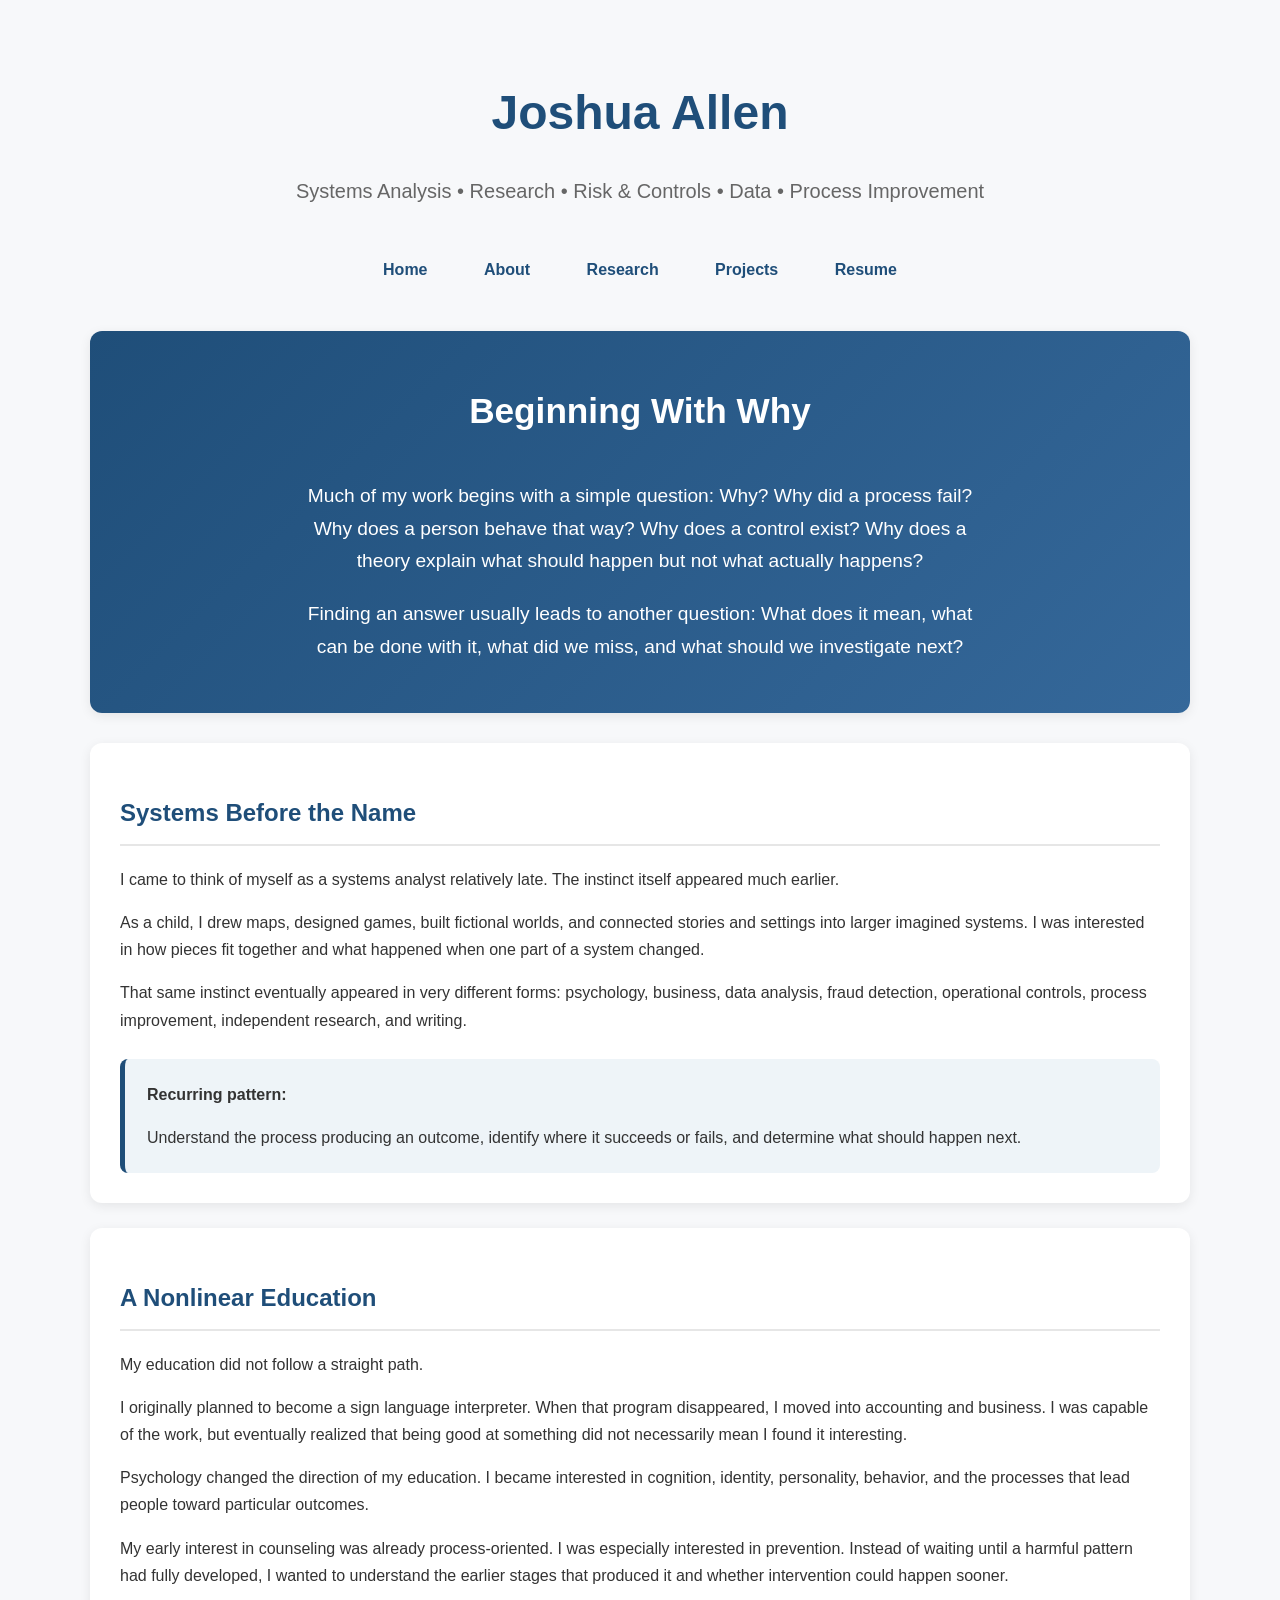
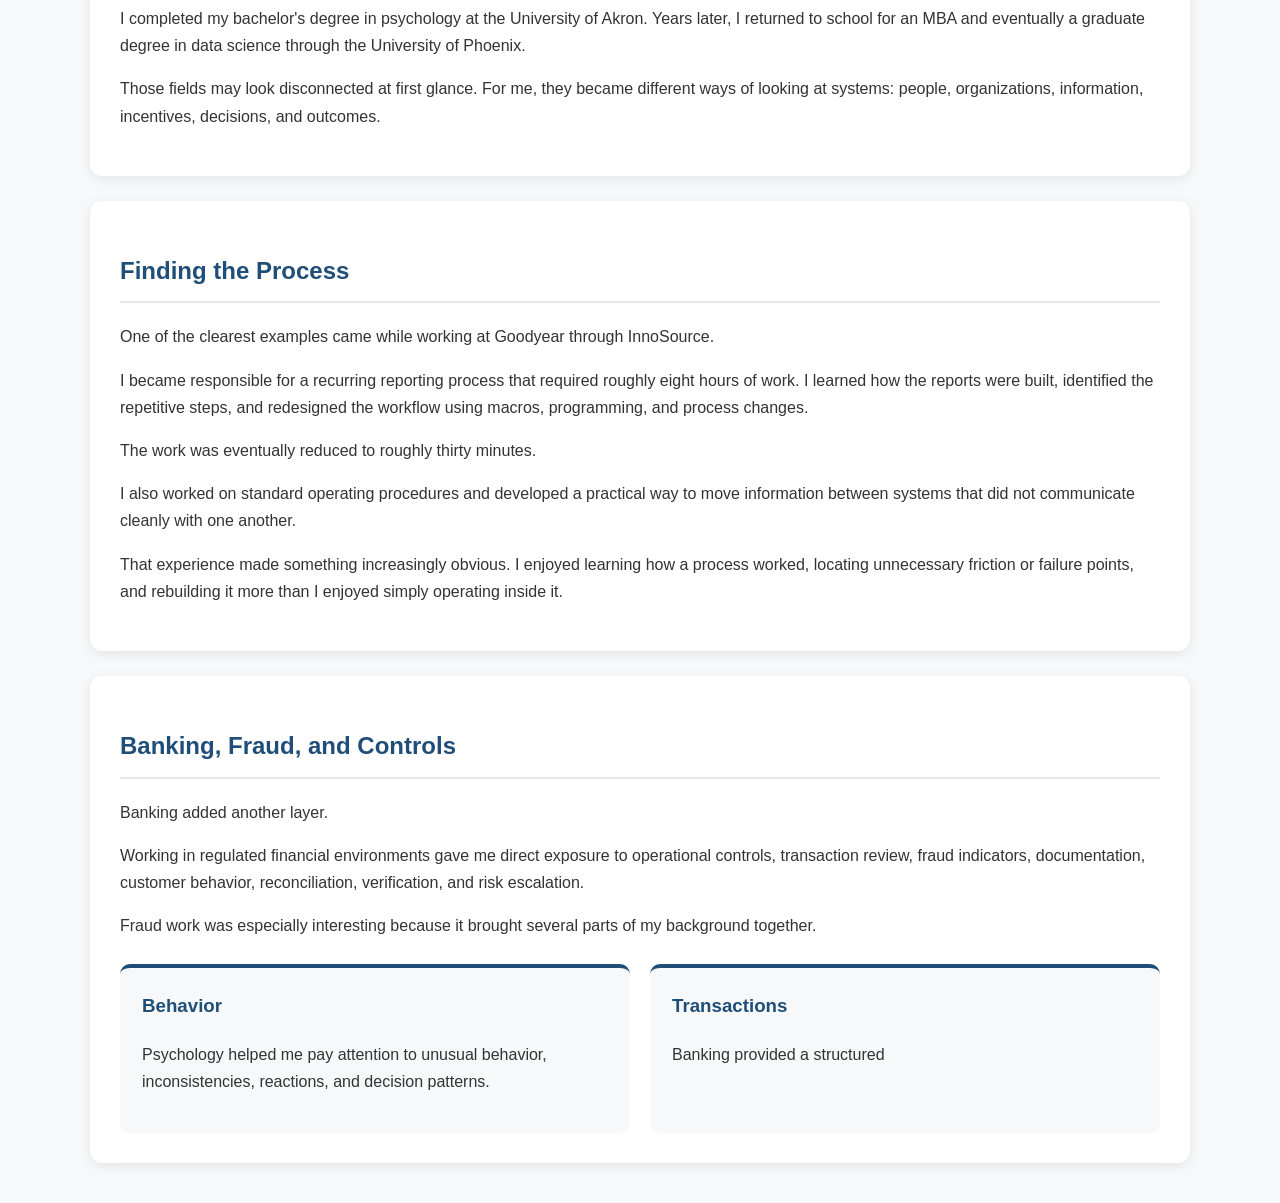
==== about.html @ 6caed4b0 "Create about.html" ====
<!DOCTYPE html>
<html lang="en">

<head>
    <meta charset="UTF-8">
    <meta name="viewport" content="width=device-width, initial-scale=1.0">

    <title>About | Joshua Allen</title>

    <link rel="stylesheet" href="styles.css">
</head>

<body>

<header>

    <h1>Joshua Allen</h1>

    <p class="tagline">
        Systems Analysis • Research • Risk & Controls • Data • Process Improvement
    </p>

</header>

<nav>

    <a href="index.html">Home</a>
    <a href="about.html">About</a>
    <a href="research.html">Research</a>
    <a href="index.html#projects">Projects</a>
    <a href="resume.html">Resume</a>

</nav>


<!-- ABOUT HERO -->

<section class="hero">

    <h2>Beginning With Why</h2>

    <p>
        Much of my work begins with a simple question: Why?
        Why did a process fail? Why does a person behave that way?
        Why does a control exist? Why does a theory explain what should
        happen but not what actually happens?
    </p>

    <p style="margin-top: 20px;">
        Finding an answer usually leads to another question:
        What does it mean, what can be done with it, what did we miss,
        and what should we investigate next?
    </p>

</section>


<!-- INTRODUCTION -->

<section>

    <h2>Systems Before the Name</h2>

    <p>
        I came to think of myself as a systems analyst relatively late.
        The instinct itself appeared much earlier.
    </p>

    <p>
        As a child, I drew maps, designed games, built fictional worlds,
        and connected stories and settings into larger imagined systems.
        I was interested in how pieces fit together and what happened when
        one part of a system changed.
    </p>

    <p>
        That same instinct eventually appeared in very different forms:
        psychology, business, data analysis, fraud detection, operational
        controls, process improvement, independent research, and writing.
    </p>

    <div class="insight-box">

        <strong>Recurring pattern:</strong>

        <p>
            Understand the process producing an outcome, identify where it
            succeeds or fails, and determine what should happen next.
        </p>

    </div>

</section>


<!-- EDUCATION AND DIRECTION -->

<section>

    <h2>A Nonlinear Education</h2>

    <p>
        My education did not follow a straight path.
    </p>

    <p>
        I originally planned to become a sign language interpreter.
        When that program disappeared, I moved into accounting and business.
        I was capable of the work, but eventually realized that being good at
        something did not necessarily mean I found it interesting.
    </p>

    <p>
        Psychology changed the direction of my education. I became interested
        in cognition, identity, personality, behavior, and the processes that
        lead people toward particular outcomes.
    </p>

    <p>
        My early interest in counseling was already process-oriented. I was
        especially interested in prevention. Instead of waiting until a harmful
        pattern had fully developed, I wanted to understand the earlier stages
        that produced it and whether intervention could happen sooner.
    </p>

    <p>
        I completed my bachelor's degree in psychology at the University of Akron.
        Years later, I returned to school for an MBA and eventually a graduate
        degree in data science through the University of Phoenix.
    </p>

    <p>
        Those fields may look disconnected at first glance. For me, they became
        different ways of looking at systems: people, organizations, information,
        incentives, decisions, and outcomes.
    </p>

</section>


<!-- PROCESS ANALYSIS -->

<section>

    <h2>Finding the Process</h2>

    <p>
        One of the clearest examples came while working at Goodyear through
        InnoSource.
    </p>

    <p>
        I became responsible for a recurring reporting process that required
        roughly eight hours of work. I learned how the reports were built,
        identified the repetitive steps, and redesigned the workflow using
        macros, programming, and process changes.
    </p>

    <p>
        The work was eventually reduced to roughly thirty minutes.
    </p>

    <p>
        I also worked on standard operating procedures and developed a practical
        way to move information between systems that did not communicate cleanly
        with one another.
    </p>

    <p>
        That experience made something increasingly obvious. I enjoyed learning
        how a process worked, locating unnecessary friction or failure points,
        and rebuilding it more than I enjoyed simply operating inside it.
    </p>

</section>


<!-- BANKING FRAUD CONTROLS -->

<section>

    <h2>Banking, Fraud, and Controls</h2>

    <p>
        Banking added another layer.
    </p>

    <p>
        Working in regulated financial environments gave me direct exposure to
        operational controls, transaction review, fraud indicators, documentation,
        customer behavior, reconciliation, verification, and risk escalation.
    </p>

    <p>
        Fraud work was especially interesting because it brought several parts
        of my background together.
    </p>

    <div class="principle-grid">

        <div class="principle-card">

            <h3>Behavior</h3>

            <p>
                Psychology helped me pay attention to unusual behavior,
                inconsistencies, reactions, and decision patterns.
            </p>

        </div>


        <div class="principle-card">

            <h3>Transactions</h3>

            <p>
                Banking provided a structured
---- styles.css ----
body {
    font-family: "Segoe UI", Tahoma, Geneva, Verdana, sans-serif;
    max-width: 1100px;
    margin: auto;
    padding: 40px;
    background: #f7f8fa;
    color: #333;
    line-height: 1.7;
}

header {
    text-align: center;
    margin-bottom: 20px;
}

h1 {
    color: #1f4e79;
    font-size: 3em;
    margin-bottom: 10px;
}

h2 {
    color: #1f4e79;
    border-bottom: 2px solid #e6e6e6;
    padding-bottom: 10px;
}

.tagline {
    color: #666;
    font-size: 1.25em;
}

nav {
    text-align: center;
    margin: 30px 0;
}

nav a {
    display: inline-block;
    margin: 8px;
    padding: 10px 18px;
    text-decoration: none;
    color: #1f4e79;
    font-weight: bold;
    border-radius: 6px;
    transition: .3s;
}

nav a:hover {
    background: #1f4e79;
    color: white;
}

.hero {
    background: linear-gradient(135deg, #1f4e79, #35689a);
    color: white;
    padding: 50px;
    border-radius: 12px;
    text-align: center;
    margin-bottom: 30px;
}

.hero h2 {
    color: white;
    border: none;
    margin-top: 0;
    font-size: 2.2em;
}

.hero p {
    font-size: 1.2em;
    max-width: 700px;
    margin: auto;
}

section {
    background: white;
    padding: 30px;
    margin-top: 25px;
    border-radius: 12px;
    box-shadow: 0 3px 12px rgba(0,0,0,.08);
}

.project-card {
    background: #fafafa;
    border-left: 5px solid #1f4e79;
    padding: 25px;
    margin-bottom: 25px;
    border-radius: 10px;
    transition: .3s;
}

.project-card:hover {
    transform: translateY(-5px);
    box-shadow: 0 5px 15px rgba(0,0,0,.12);
}

.project-card h3 {
    color: #1f4e79;
    margin-top: 0;
}

.project-button,
.secondary-button {
    display: inline-block;
    margin-top: 15px;
    padding: 10px 18px;
    border-radius: 6px;
    text-decoration: none;
    font-weight: bold;
    transition: .3s;
}

.project-button {
    background: #1f4e79;
    color: white;
}

.project-button:hover {
    background: #35689a;
}

.secondary-button {
    background: white;
    color: #1f4e79;
    border: 2px solid #1f4e79;
}

.secondary-button:hover {
    background: #eef4f8;
}

.case-study {
    margin-top: 20px;
}

.project-hero {
    background: linear-gradient(135deg, #173b5e, #35689a);
    color: white;
    text-align: center;
    padding: 55px 40px;
}

.project-hero h2 {
    color: white;
    border: none;
    font-size: 2.4em;
    margin: 10px auto 20px;
    max-width: 850px;
}

.project-label {
    text-transform: uppercase;
    letter-spacing: 2px;
    font-weight: bold;
    font-size: .85em;
    opacity: .85;
}

.project-summary {
    max-width: 760px;
    margin: auto;
    font-size: 1.2em;
}

.insight-box {
    margin-top: 25px;
    padding: 22px;
    background: #eef4f8;
    border-left: 5px solid #1f4e79;
    border-radius: 8px;
}

.insight-box p {
    margin-bottom: 0;
}

.clean-list li,
.framework-steps li {
    margin-bottom: 16px;
}

.method-grid,
.principle-grid {
    display: grid;
    gap: 20px;
    margin-top: 25px;
}

.method-grid {
    grid-template-columns: repeat(3, 1fr);
}

.principle-grid {
    grid-template-columns: repeat(2, 1fr);
}

.method-card,
.principle-card {
    background: #f7f8fa;
    padding: 22px;
    border-radius: 10px;
    border-top: 4px solid #1f4e79;
}

.method-card h3,
.principle-card h3 {
    color: #1f4e79;
    margin-top: 0;
}

.framework-steps {
    padding-left: 25px;
}

.framework-steps li {
    padding-left: 8px;
}

.page-actions {
    display: flex;
    justify-content: space-between;
    gap: 15px;
    margin: 30px 0;
}

footer {
    text-align: center;
    margin-top: 40px;
    color: #888;
}

@media (max-width: 800px) {

    body {
        padding: 20px;
    }

    h1 {
        font-size: 2.3em;
    }

    .hero,
    .project-hero {
        padding: 35px 22px;
    }

    .project-hero h2 {
        font-size: 1.9em;
    }

    .method-grid,
    .principle-grid {
        grid-template-columns: 1fr;
    }

    .page-actions {
        flex-direction: column;
    }
}
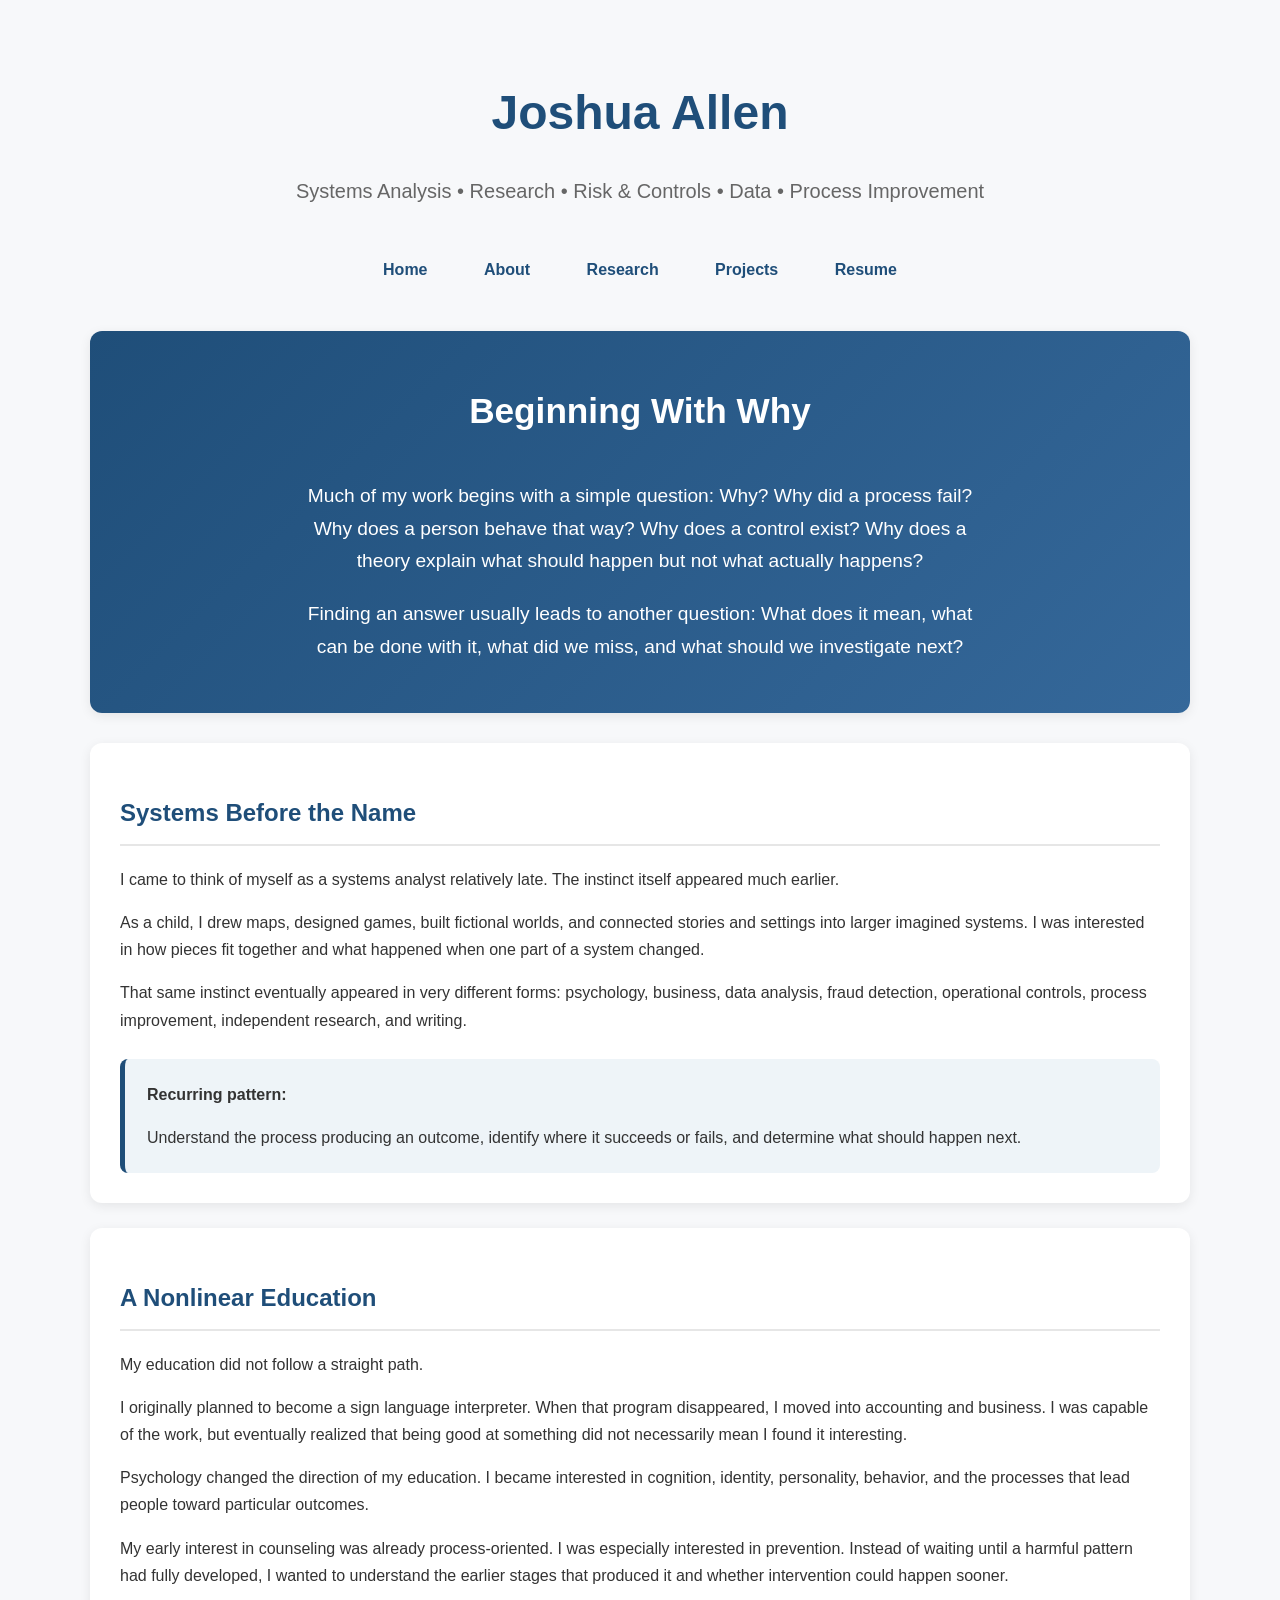
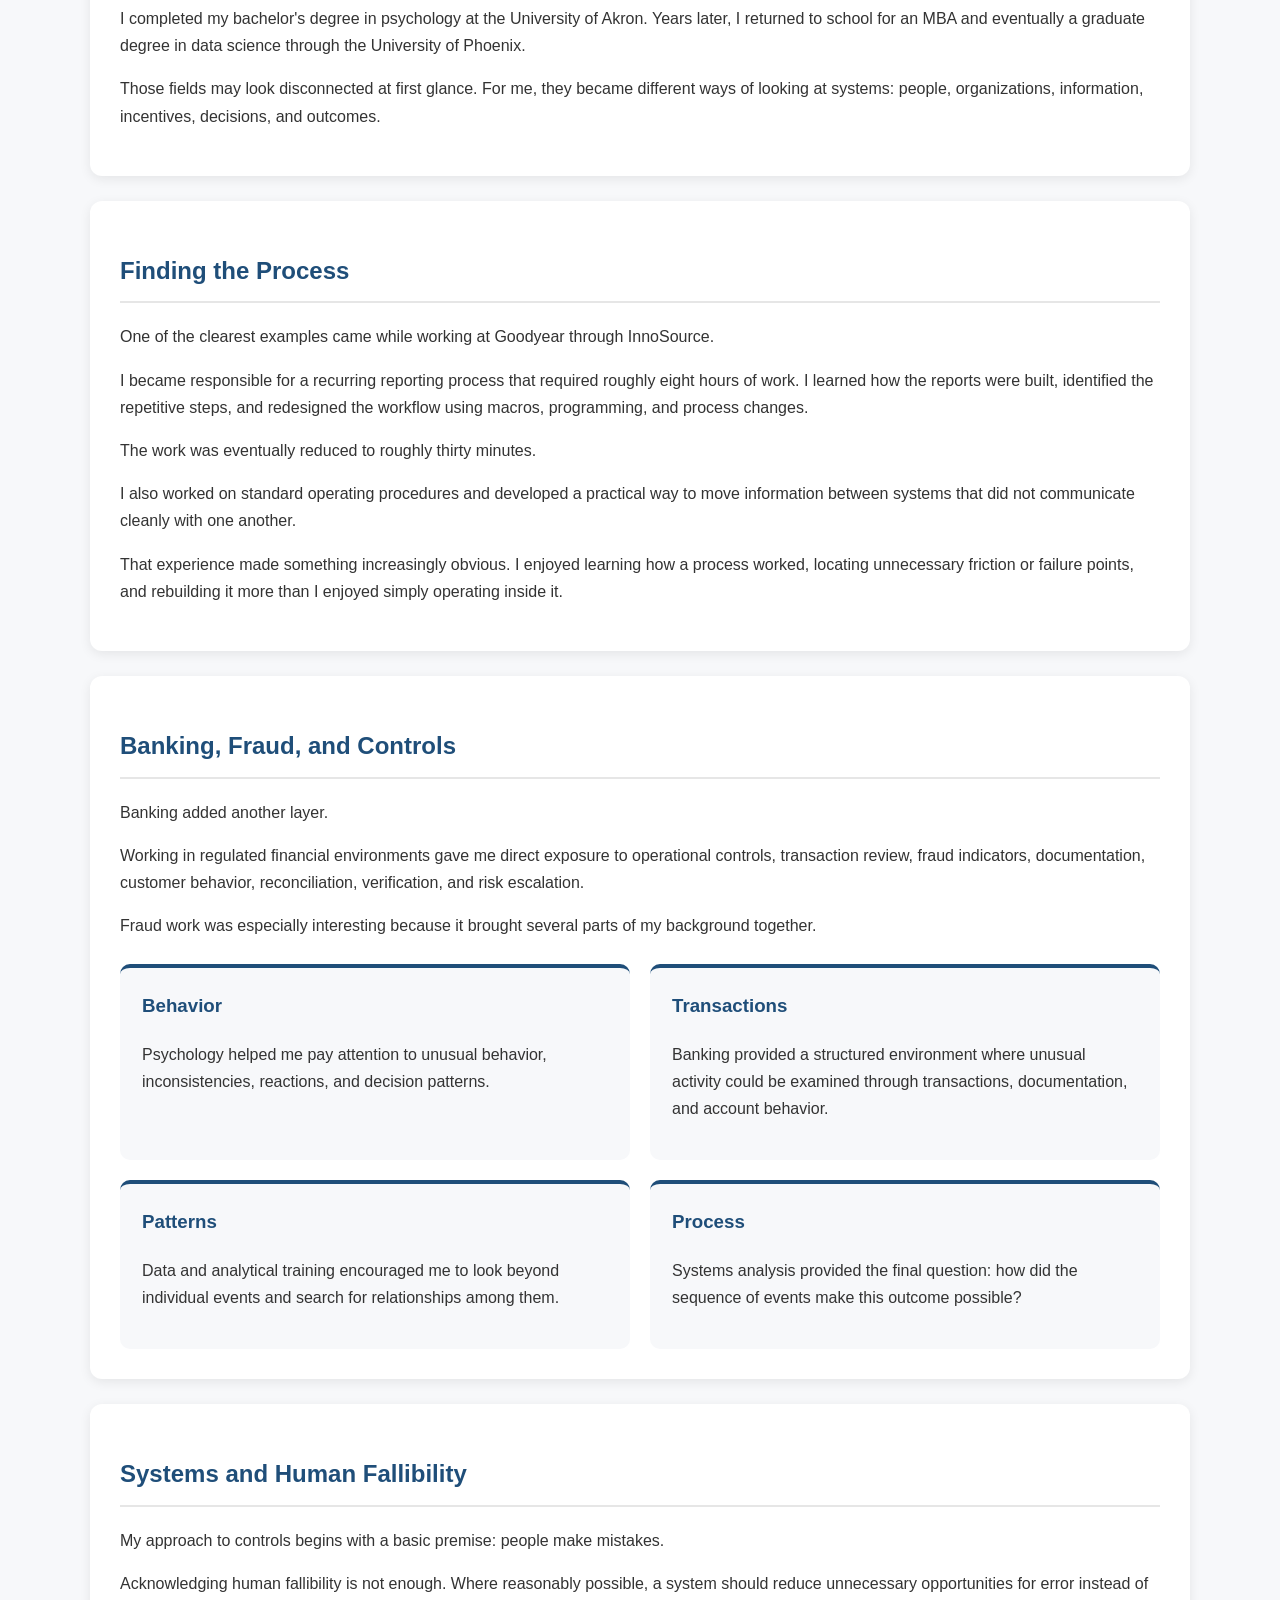
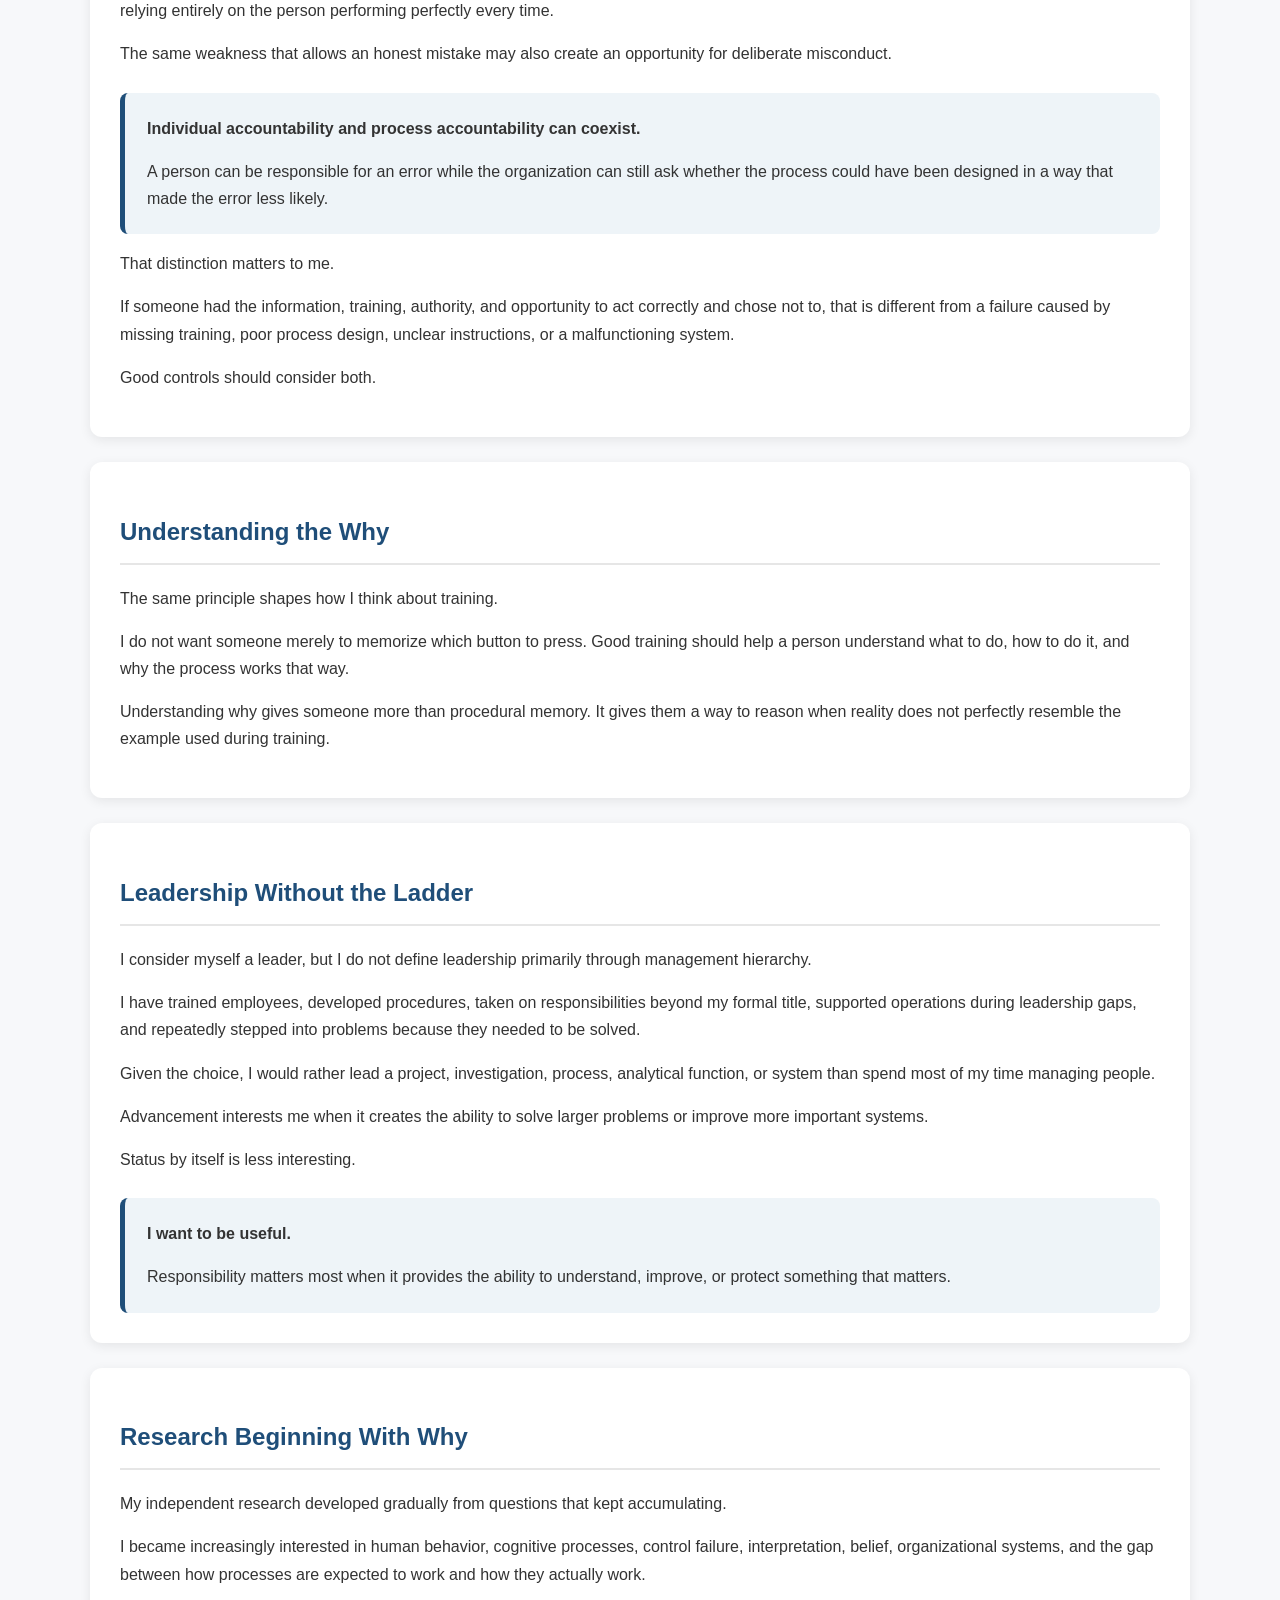
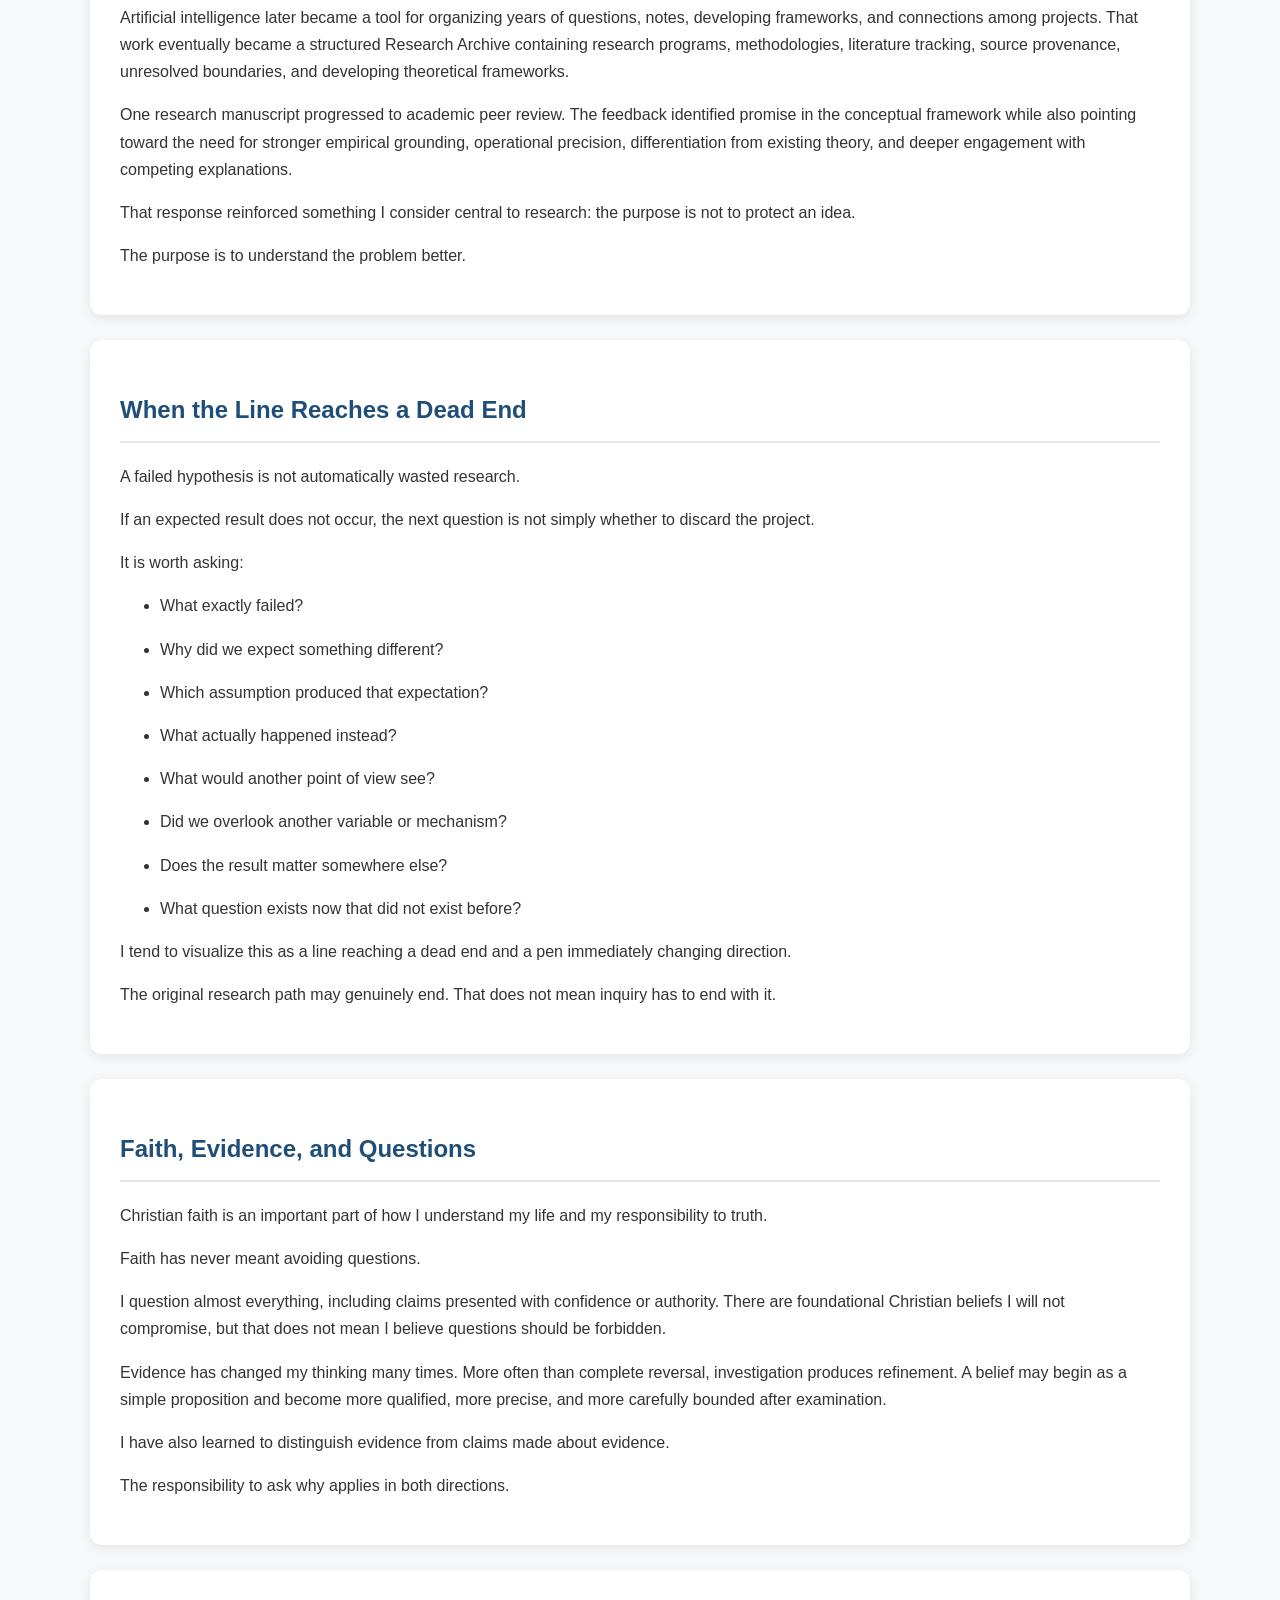
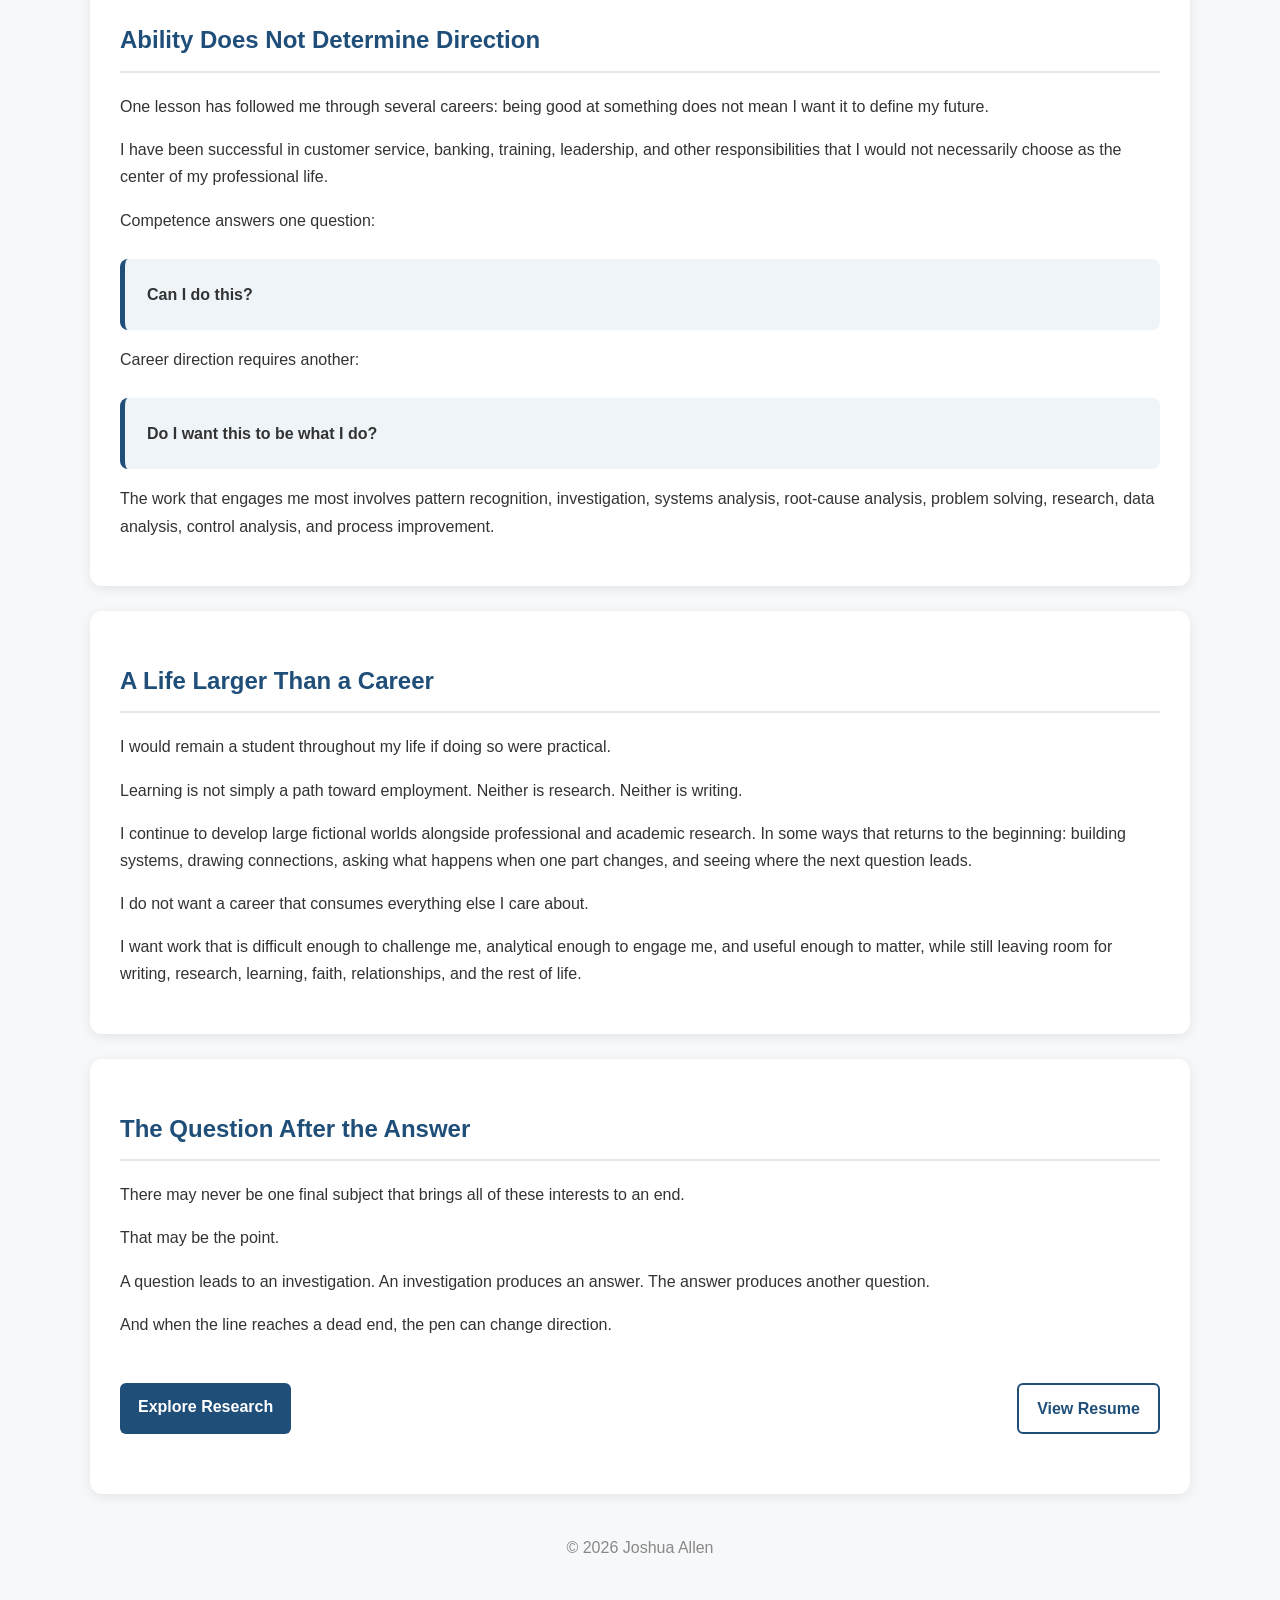
==== commit f9a42222: "Update about.html" ====
--- a/about.html
+++ b/about.html
@@ -215,4 +215,424 @@
             <h3>Transactions</h3>
 
             <p>
-                Banking provided a structured+                Banking provided a structured environment where unusual
+                activity could be examined through transactions, documentation,
+                and account behavior.
+            </p>
+
+        </div>
+
+
+        <div class="principle-card">
+
+            <h3>Patterns</h3>
+
+            <p>
+                Data and analytical training encouraged me to look beyond
+                individual events and search for relationships among them.
+            </p>
+
+        </div>
+
+
+        <div class="principle-card">
+
+            <h3>Process</h3>
+
+            <p>
+                Systems analysis provided the final question: how did the
+                sequence of events make this outcome possible?
+            </p>
+
+        </div>
+
+    </div>
+
+</section>
+
+
+<!-- SYSTEMS PHILOSOPHY -->
+
+<section>
+
+    <h2>Systems and Human Fallibility</h2>
+
+    <p>
+        My approach to controls begins with a basic premise:
+        people make mistakes.
+    </p>
+
+    <p>
+        Acknowledging human fallibility is not enough. Where reasonably
+        possible, a system should reduce unnecessary opportunities for error
+        instead of relying entirely on the person performing perfectly every
+        time.
+    </p>
+
+    <p>
+        The same weakness that allows an honest mistake may also create an
+        opportunity for deliberate misconduct.
+    </p>
+
+    <div class="insight-box">
+
+        <strong>Individual accountability and process accountability can coexist.</strong>
+
+        <p>
+            A person can be responsible for an error while the organization
+            can still ask whether the process could have been designed in a
+            way that made the error less likely.
+        </p>
+
+    </div>
+
+    <p>
+        That distinction matters to me.
+    </p>
+
+    <p>
+        If someone had the information, training, authority, and opportunity
+        to act correctly and chose not to, that is different from a failure
+        caused by missing training, poor process design, unclear instructions,
+        or a malfunctioning system.
+    </p>
+
+    <p>
+        Good controls should consider both.
+    </p>
+
+</section>
+
+
+<!-- TRAINING -->
+
+<section>
+
+    <h2>Understanding the Why</h2>
+
+    <p>
+        The same principle shapes how I think about training.
+    </p>
+
+    <p>
+        I do not want someone merely to memorize which button to press.
+        Good training should help a person understand what to do, how to do it,
+        and why the process works that way.
+    </p>
+
+    <p>
+        Understanding why gives someone more than procedural memory.
+        It gives them a way to reason when reality does not perfectly resemble
+        the example used during training.
+    </p>
+
+</section>
+
+
+<!-- LEADERSHIP -->
+
+<section>
+
+    <h2>Leadership Without the Ladder</h2>
+
+    <p>
+        I consider myself a leader, but I do not define leadership primarily
+        through management hierarchy.
+    </p>
+
+    <p>
+        I have trained employees, developed procedures, taken on responsibilities
+        beyond my formal title, supported operations during leadership gaps, and
+        repeatedly stepped into problems because they needed to be solved.
+    </p>
+
+    <p>
+        Given the choice, I would rather lead a project, investigation, process,
+        analytical function, or system than spend most of my time managing people.
+    </p>
+
+    <p>
+        Advancement interests me when it creates the ability to solve larger
+        problems or improve more important systems.
+    </p>
+
+    <p>
+        Status by itself is less interesting.
+    </p>
+
+    <div class="insight-box">
+
+        <strong>I want to be useful.</strong>
+
+        <p>
+            Responsibility matters most when it provides the ability to understand,
+            improve, or protect something that matters.
+        </p>
+
+    </div>
+
+</section>
+
+
+<!-- RESEARCH -->
+
+<section>
+
+    <h2>Research Beginning With Why</h2>
+
+    <p>
+        My independent research developed gradually from questions that kept
+        accumulating.
+    </p>
+
+    <p>
+        I became increasingly interested in human behavior, cognitive processes,
+        control failure, interpretation, belief, organizational systems, and the
+        gap between how processes are expected to work and how they actually work.
+    </p>
+
+    <p>
+        Artificial intelligence later became a tool for organizing years of
+        questions, notes, developing frameworks, and connections among projects.
+        That work eventually became a structured Research Archive containing
+        research programs, methodologies, literature tracking, source provenance,
+        unresolved boundaries, and developing theoretical frameworks.
+    </p>
+
+    <p>
+        One research manuscript progressed to academic peer review. The feedback
+        identified promise in the conceptual framework while also pointing toward
+        the need for stronger empirical grounding, operational precision,
+        differentiation from existing theory, and deeper engagement with competing
+        explanations.
+    </p>
+
+    <p>
+        That response reinforced something I consider central to research:
+        the purpose is not to protect an idea.
+    </p>
+
+    <p>
+        The purpose is to understand the problem better.
+    </p>
+
+</section>
+
+
+<!-- PRODUCTIVE FAILURE -->
+
+<section>
+
+    <h2>When the Line Reaches a Dead End</h2>
+
+    <p>
+        A failed hypothesis is not automatically wasted research.
+    </p>
+
+    <p>
+        If an expected result does not occur, the next question is not simply
+        whether to discard the project.
+    </p>
+
+    <p>
+        It is worth asking:
+    </p>
+
+    <ul class="clean-list">
+
+        <li>What exactly failed?</li>
+        <li>Why did we expect something different?</li>
+        <li>Which assumption produced that expectation?</li>
+        <li>What actually happened instead?</li>
+        <li>What would another point of view see?</li>
+        <li>Did we overlook another variable or mechanism?</li>
+        <li>Does the result matter somewhere else?</li>
+        <li>What question exists now that did not exist before?</li>
+
+    </ul>
+
+    <p>
+        I tend to visualize this as a line reaching a dead end and a pen
+        immediately changing direction.
+    </p>
+
+    <p>
+        The original research path may genuinely end.
+        That does not mean inquiry has to end with it.
+    </p>
+
+</section>
+
+
+<!-- FAITH -->
+
+<section>
+
+    <h2>Faith, Evidence, and Questions</h2>
+
+    <p>
+        Christian faith is an important part of how I understand my life and
+        my responsibility to truth.
+    </p>
+
+    <p>
+        Faith has never meant avoiding questions.
+    </p>
+
+    <p>
+        I question almost everything, including claims presented with confidence
+        or authority. There are foundational Christian beliefs I will not
+        compromise, but that does not mean I believe questions should be
+        forbidden.
+    </p>
+
+    <p>
+        Evidence has changed my thinking many times. More often than complete
+        reversal, investigation produces refinement. A belief may begin as a
+        simple proposition and become more qualified, more precise, and more
+        carefully bounded after examination.
+    </p>
+
+    <p>
+        I have also learned to distinguish evidence from claims made about
+        evidence.
+    </p>
+
+    <p>
+        The responsibility to ask why applies in both directions.
+    </p>
+
+</section>
+
+
+<!-- ABILITY VS DIRECTION -->
+
+<section>
+
+    <h2>Ability Does Not Determine Direction</h2>
+
+    <p>
+        One lesson has followed me through several careers:
+        being good at something does not mean I want it to define my future.
+    </p>
+
+    <p>
+        I have been successful in customer service, banking, training,
+        leadership, and other responsibilities that I would not necessarily
+        choose as the center of my professional life.
+    </p>
+
+    <p>
+        Competence answers one question:
+    </p>
+
+    <div class="insight-box">
+
+        <strong>Can I do this?</strong>
+
+    </div>
+
+    <p>
+        Career direction requires another:
+    </p>
+
+    <div class="insight-box">
+
+        <strong>Do I want this to be what I do?</strong>
+
+    </div>
+
+    <p>
+        The work that engages me most involves pattern recognition,
+        investigation, systems analysis, root-cause analysis, problem solving,
+        research, data analysis, control analysis, and process improvement.
+    </p>
+
+</section>
+
+
+<!-- LIFE BEYOND CAREER -->
+
+<section>
+
+    <h2>A Life Larger Than a Career</h2>
+
+    <p>
+        I would remain a student throughout my life if doing so were practical.
+    </p>
+
+    <p>
+        Learning is not simply a path toward employment.
+        Neither is research.
+        Neither is writing.
+    </p>
+
+    <p>
+        I continue to develop large fictional worlds alongside professional
+        and academic research. In some ways that returns to the beginning:
+        building systems, drawing connections, asking what happens when one
+        part changes, and seeing where the next question leads.
+    </p>
+
+    <p>
+        I do not want a career that consumes everything else I care about.
+    </p>
+
+    <p>
+        I want work that is difficult enough to challenge me, analytical enough
+        to engage me, and useful enough to matter, while still leaving room for
+        writing, research, learning, faith, relationships, and the rest of life.
+    </p>
+
+</section>
+
+
+<!-- CLOSING -->
+
+<section>
+
+    <h2>The Question After the Answer</h2>
+
+    <p>
+        There may never be one final subject that brings all of these interests
+        to an end.
+    </p>
+
+    <p>
+        That may be the point.
+    </p>
+
+    <p>
+        A question leads to an investigation.
+        An investigation produces an answer.
+        The answer produces another question.
+    </p>
+
+    <p>
+        And when the line reaches a dead end, the pen can change direction.
+    </p>
+
+    <div class="page-actions">
+
+        <a href="research.html" class="project-button">
+            Explore Research
+        </a>
+
+        <a href="resume.html" class="secondary-button">
+            View Resume
+        </a>
+
+    </div>
+
+</section>
+
+
+<footer>
+
+    © 2026 Joshua Allen
+
+</footer>
+
+</body>
+
+</html>
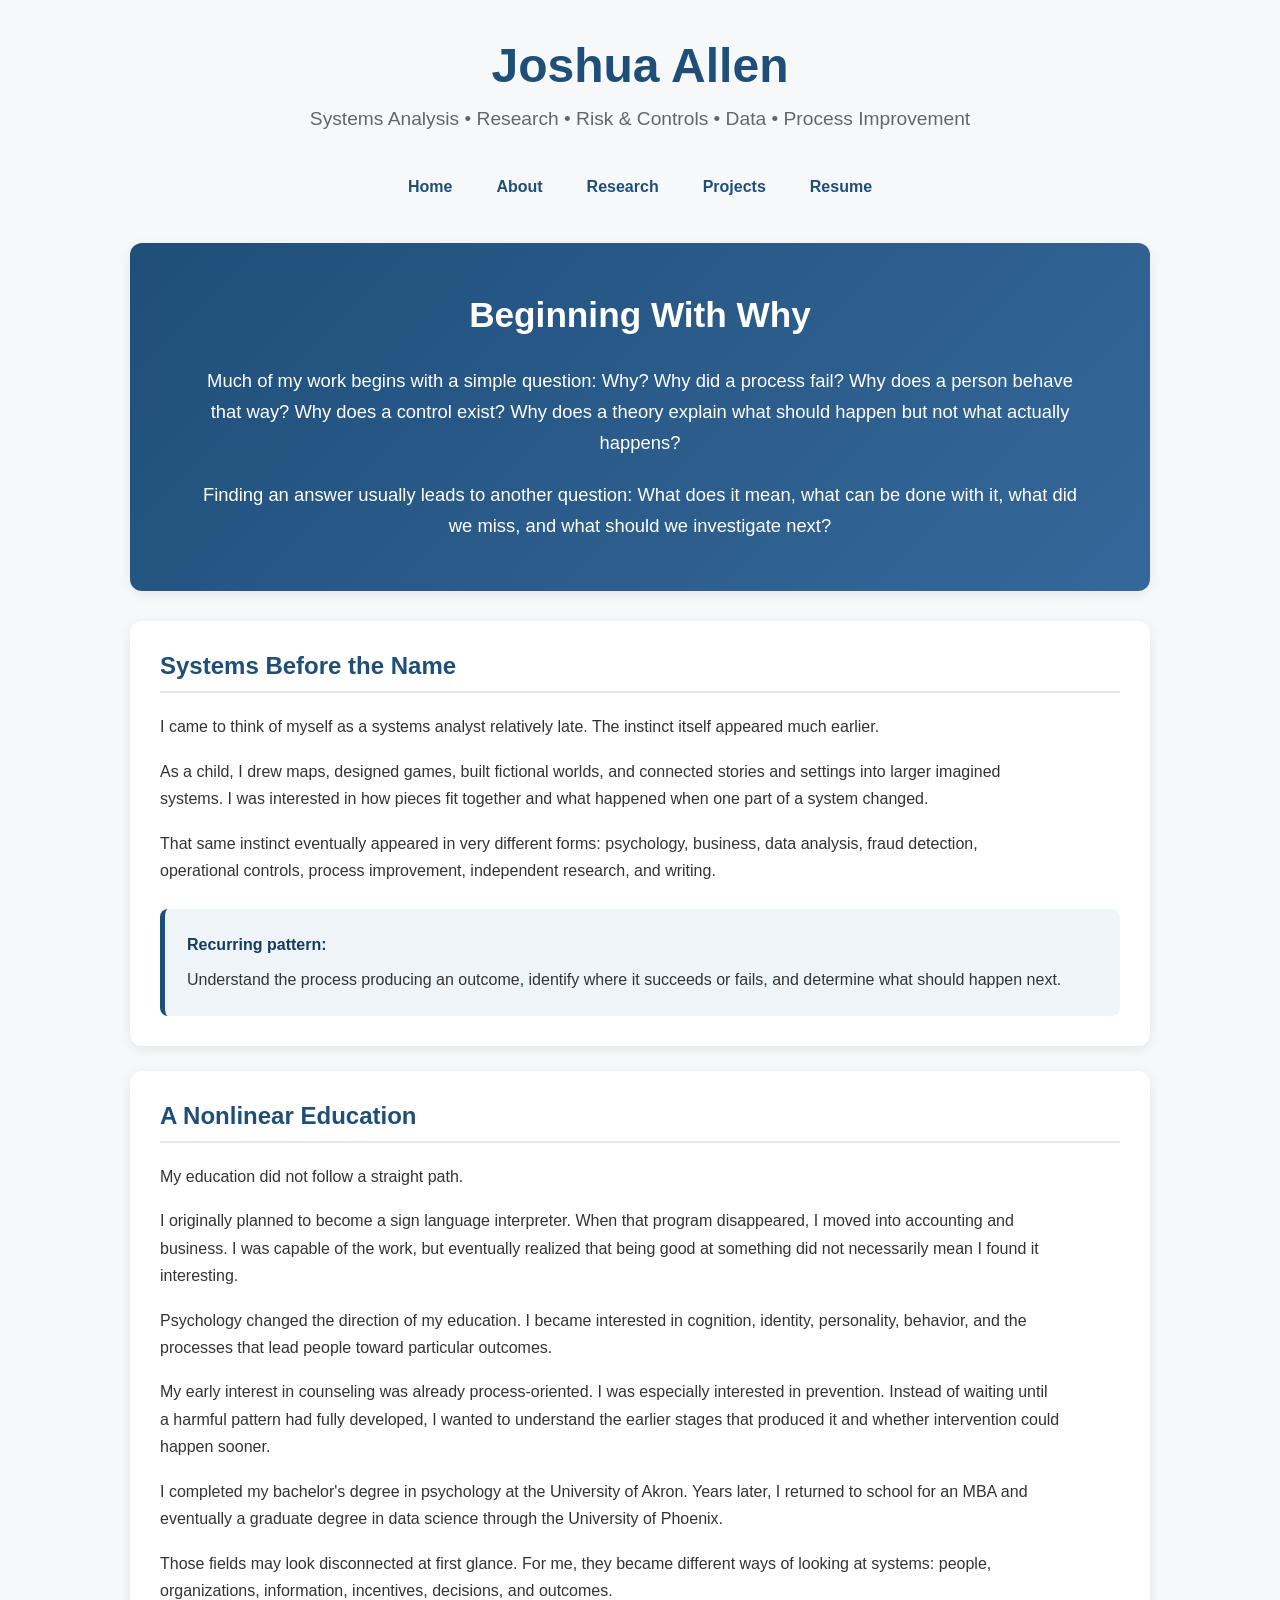
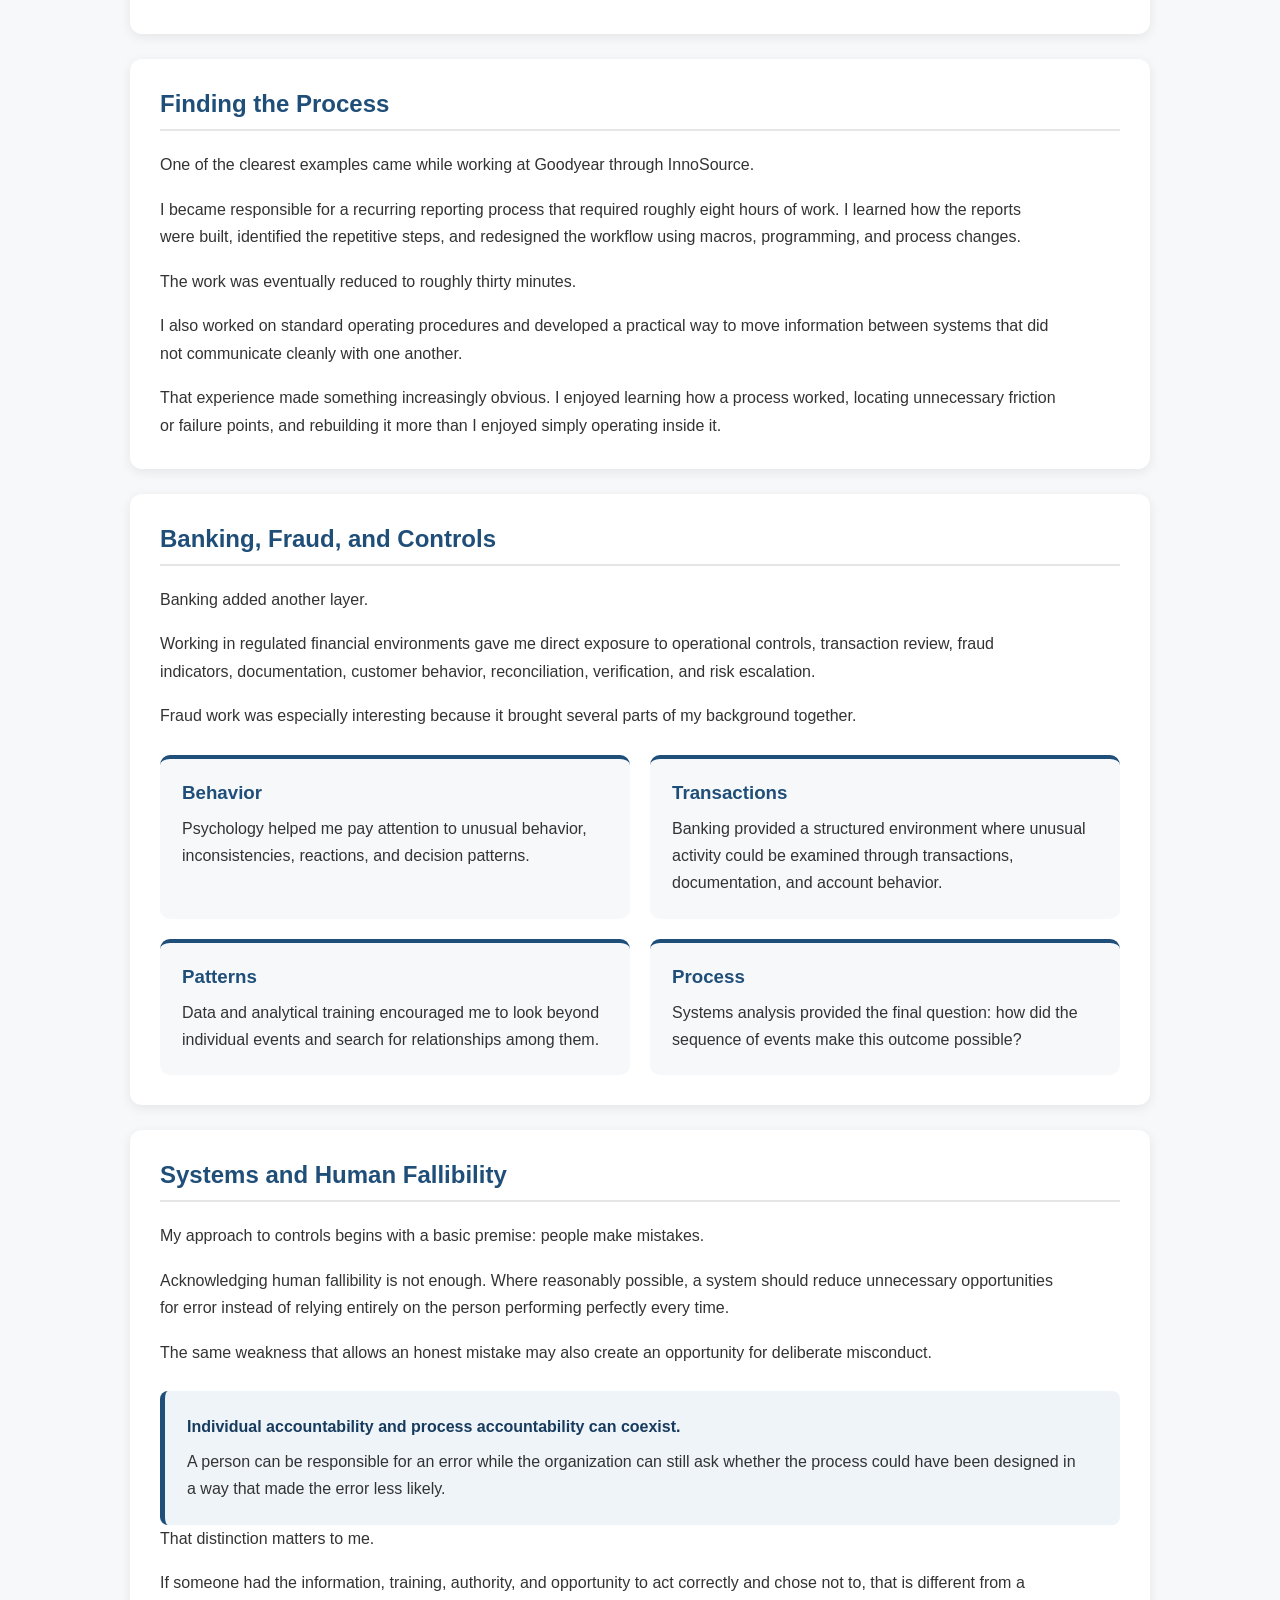
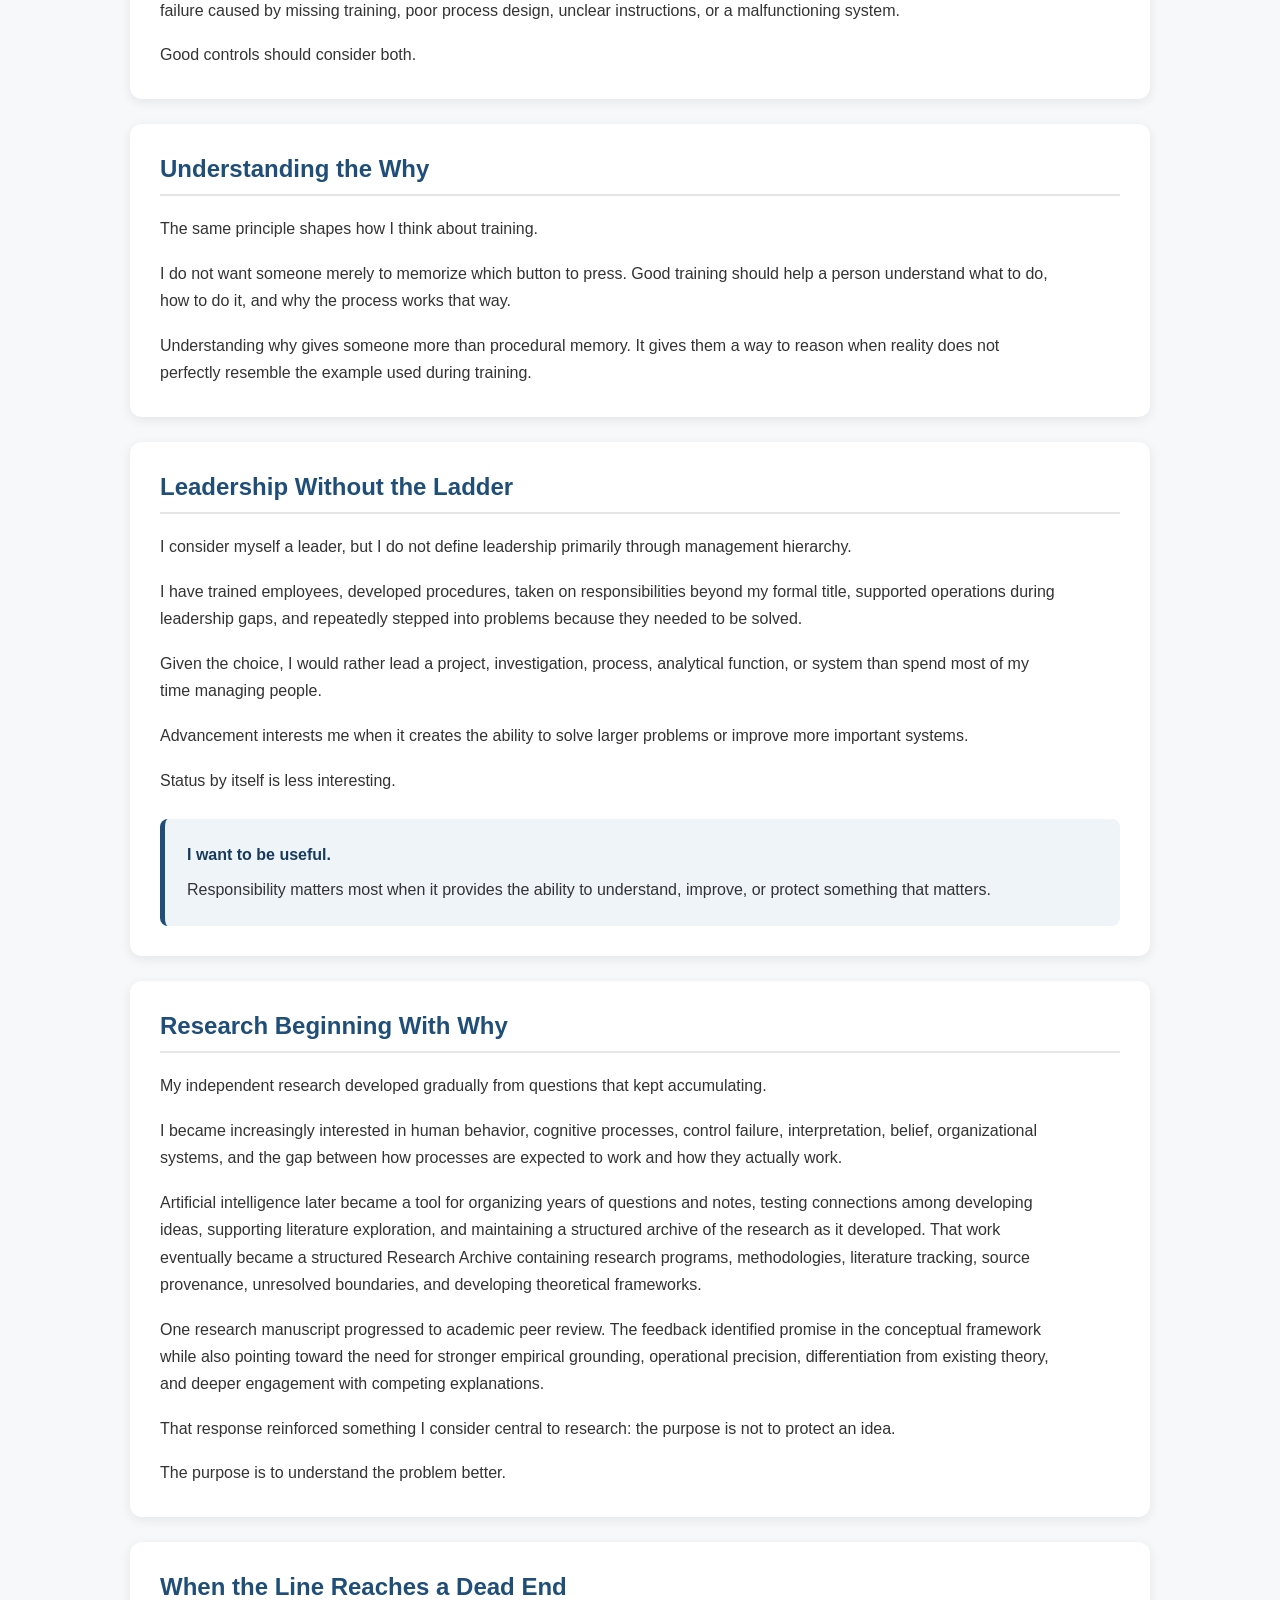
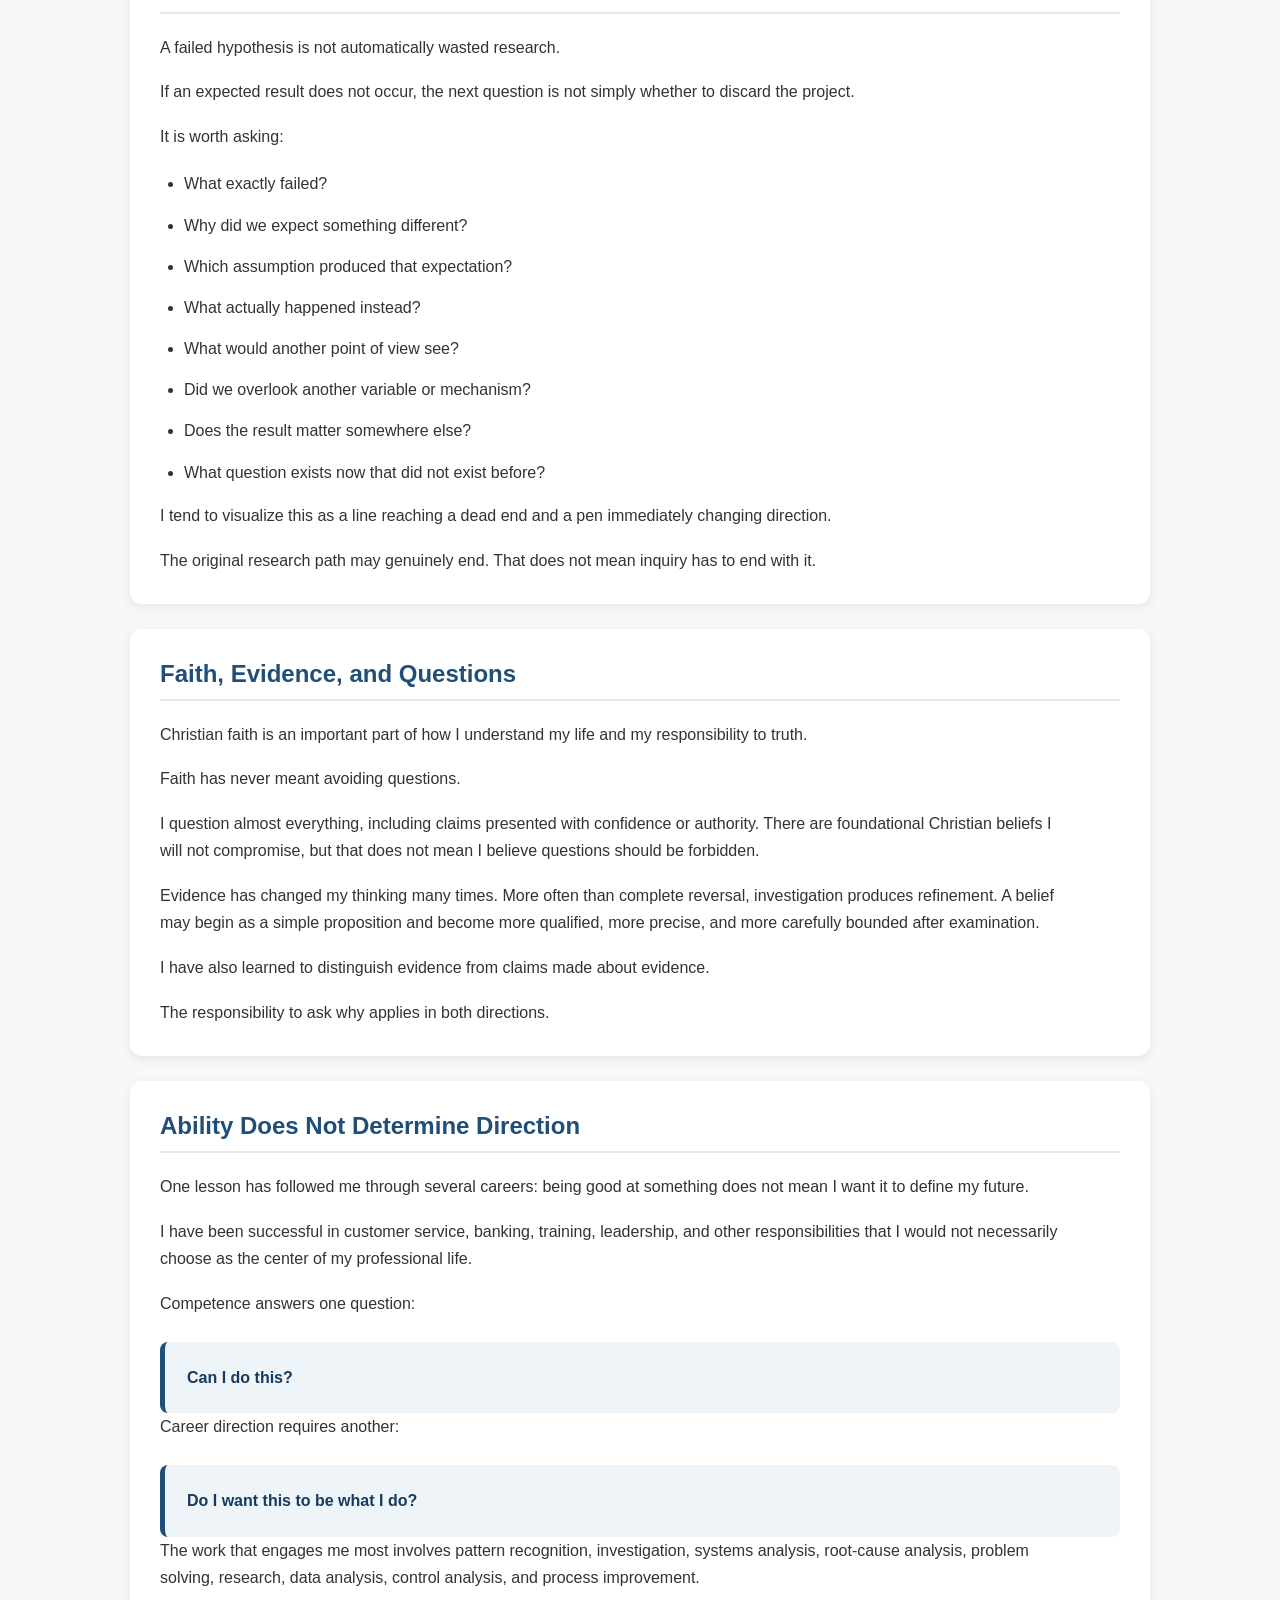
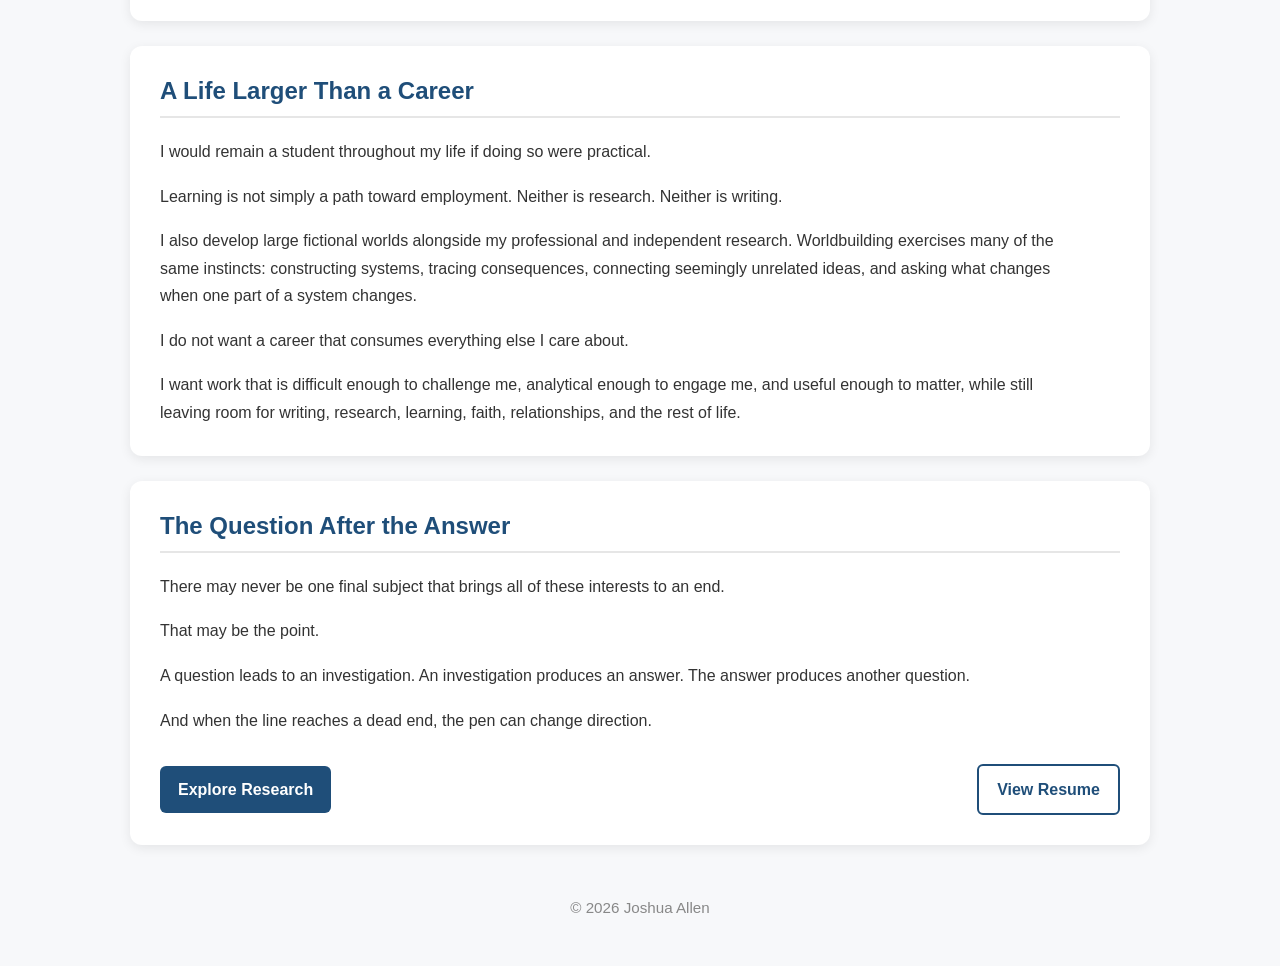
==== commit 6f4342dd: "Update v2.1 about.html" ====
--- a/about.html
+++ b/about.html
@@ -393,10 +393,12 @@
 
     <p>
         Artificial intelligence later became a tool for organizing years of
-        questions, notes, developing frameworks, and connections among projects.
-        That work eventually became a structured Research Archive containing
-        research programs, methodologies, literature tracking, source provenance,
-        unresolved boundaries, and developing theoretical frameworks.
+        questions and notes, testing connections among developing ideas,
+        supporting literature exploration, and maintaining a structured archive
+        of the research as it developed. That work eventually became a structured
+        Research Archive containing research programs, methodologies, literature
+        tracking, source provenance, unresolved boundaries, and developing
+        theoretical frameworks.
     </p>
 
     <p>
@@ -568,10 +570,10 @@
     </p>
 
     <p>
-        I continue to develop large fictional worlds alongside professional
-        and academic research. In some ways that returns to the beginning:
-        building systems, drawing connections, asking what happens when one
-        part changes, and seeing where the next question leads.
+        I also develop large fictional worlds alongside my professional and
+        independent research. Worldbuilding exercises many of the same instincts:
+        constructing systems, tracing consequences, connecting seemingly unrelated
+        ideas, and asking what changes when one part of a system changes.
     </p>
 
     <p>
--- a/styles.css
+++ b/styles.css
@@ -1,12 +1,66 @@
+:root {
+    --primary: #1f4e79;
+    --primary-dark: #173b5e;
+    --primary-light: #35689a;
+
+    --background: #f7f8fa;
+    --surface: #ffffff;
+    --surface-soft: #fafafa;
+    --surface-muted: #eef4f8;
+
+    --text: #333333;
+    --text-muted: #666666;
+    --border: #e6e6e6;
+
+    --shadow-soft: 0 3px 12px rgba(0, 0, 0, 0.08);
+    --shadow-hover: 0 6px 18px rgba(0, 0, 0, 0.12);
+
+    --radius: 12px;
+    --radius-small: 8px;
+
+    --content-width: 1100px;
+}
+
+
+/* --------------------------------------------------
+   GLOBAL
+-------------------------------------------------- */
+
+* {
+    box-sizing: border-box;
+}
+
+html {
+    scroll-behavior: smooth;
+}
+
 body {
     font-family: "Segoe UI", Tahoma, Geneva, Verdana, sans-serif;
-    max-width: 1100px;
-    margin: auto;
+    max-width: var(--content-width);
+    margin: 0 auto;
     padding: 40px;
-    background: #f7f8fa;
-    color: #333;
+    background: var(--background);
+    color: var(--text);
     line-height: 1.7;
 }
+
+p {
+    margin-top: 0;
+    margin-bottom: 1.1em;
+}
+
+a {
+    color: var(--primary);
+}
+
+a:hover {
+    color: var(--primary-light);
+}
+
+
+/* --------------------------------------------------
+   HEADER
+-------------------------------------------------- */
 
 header {
     text-align: center;
@@ -14,91 +68,156 @@
 }
 
 h1 {
-    color: #1f4e79;
+    color: var(--primary);
     font-size: 3em;
-    margin-bottom: 10px;
-}
-
-h2 {
-    color: #1f4e79;
-    border-bottom: 2px solid #e6e6e6;
-    padding-bottom: 10px;
+    margin: 0 0 10px;
+    line-height: 1.1;
 }
 
 .tagline {
-    color: #666;
-    font-size: 1.25em;
-}
+    color: var(--text-muted);
+    font-size: 1.2em;
+    margin: 0;
+}
+
+
+/* --------------------------------------------------
+   NAVIGATION
+-------------------------------------------------- */
 
 nav {
-    text-align: center;
-    margin: 30px 0;
+    display: flex;
+    justify-content: center;
+    flex-wrap: wrap;
+    gap: 8px;
+    margin: 28px 0 32px;
 }
 
 nav a {
     display: inline-block;
-    margin: 8px;
     padding: 10px 18px;
     text-decoration: none;
-    color: #1f4e79;
-    font-weight: bold;
+    color: var(--primary);
+    font-weight: 700;
     border-radius: 6px;
-    transition: .3s;
+    transition:
+        background-color 0.2s ease,
+        color 0.2s ease,
+        transform 0.2s ease;
 }
 
 nav a:hover {
-    background: #1f4e79;
-    color: white;
-}
+    background: var(--primary);
+    color: #ffffff;
+    transform: translateY(-1px);
+}
+
+
+/* --------------------------------------------------
+   HEADINGS
+-------------------------------------------------- */
+
+h2 {
+    color: var(--primary);
+    border-bottom: 2px solid var(--border);
+    padding-bottom: 10px;
+    margin-top: 0;
+    line-height: 1.25;
+}
+
+h3 {
+    line-height: 1.3;
+}
+
+
+/* --------------------------------------------------
+   GENERAL SECTIONS
+-------------------------------------------------- */
+
+section {
+    background: var(--surface);
+    padding: 30px;
+    margin-top: 25px;
+    border-radius: var(--radius);
+    box-shadow: var(--shadow-soft);
+}
+
+section > :last-child {
+    margin-bottom: 0;
+}
+
+
+/* --------------------------------------------------
+   HERO
+-------------------------------------------------- */
 
 .hero {
-    background: linear-gradient(135deg, #1f4e79, #35689a);
-    color: white;
+    background: linear-gradient(
+        135deg,
+        var(--primary),
+        var(--primary-light)
+    );
+    color: #ffffff;
     padding: 50px;
-    border-radius: 12px;
+    border-radius: var(--radius);
     text-align: center;
     margin-bottom: 30px;
 }
 
 .hero h2 {
-    color: white;
+    color: #ffffff;
     border: none;
     margin-top: 0;
+    margin-bottom: 18px;
     font-size: 2.2em;
 }
 
 .hero p {
-    font-size: 1.2em;
-    max-width: 700px;
-    margin: auto;
-}
-
-section {
-    background: white;
-    padding: 30px;
-    margin-top: 25px;
-    border-radius: 12px;
-    box-shadow: 0 3px 12px rgba(0,0,0,.08);
-}
+    font-size: 1.15em;
+    max-width: 760px;
+    margin-left: auto;
+    margin-right: auto;
+}
+
+.hero p:last-child {
+    margin-bottom: 0;
+}
+
+
+/* --------------------------------------------------
+   PROJECT / RESEARCH CARDS
+-------------------------------------------------- */
 
 .project-card {
-    background: #fafafa;
-    border-left: 5px solid #1f4e79;
+    background: var(--surface-soft);
+    border-left: 5px solid var(--primary);
     padding: 25px;
     margin-bottom: 25px;
     border-radius: 10px;
-    transition: .3s;
+    transition:
+        transform 0.2s ease,
+        box-shadow 0.2s ease;
+}
+
+.project-card:last-child {
+    margin-bottom: 0;
 }
 
 .project-card:hover {
-    transform: translateY(-5px);
-    box-shadow: 0 5px 15px rgba(0,0,0,.12);
+    transform: translateY(-4px);
+    box-shadow: var(--shadow-hover);
 }
 
 .project-card h3 {
-    color: #1f4e79;
+    color: var(--primary);
     margin-top: 0;
-}
+    margin-bottom: 10px;
+}
+
+
+/* --------------------------------------------------
+   BUTTONS
+-------------------------------------------------- */
 
 .project-button,
 .secondary-button {
@@ -107,42 +226,59 @@
     padding: 10px 18px;
     border-radius: 6px;
     text-decoration: none;
-    font-weight: bold;
-    transition: .3s;
+    font-weight: 700;
+    transition:
+        background-color 0.2s ease,
+        color 0.2s ease,
+        border-color 0.2s ease,
+        transform 0.2s ease;
 }
 
 .project-button {
-    background: #1f4e79;
-    color: white;
+    background: var(--primary);
+    color: #ffffff;
 }
 
 .project-button:hover {
-    background: #35689a;
+    background: var(--primary-light);
+    color: #ffffff;
+    transform: translateY(-1px);
 }
 
 .secondary-button {
-    background: white;
-    color: #1f4e79;
-    border: 2px solid #1f4e79;
+    background: #ffffff;
+    color: var(--primary);
+    border: 2px solid var(--primary);
 }
 
 .secondary-button:hover {
-    background: #eef4f8;
-}
+    background: var(--surface-muted);
+    color: var(--primary);
+    transform: translateY(-1px);
+}
+
+
+/* --------------------------------------------------
+   CASE STUDY / RESEARCH PAGE
+-------------------------------------------------- */
 
 .case-study {
     margin-top: 20px;
 }
 
 .project-hero {
-    background: linear-gradient(135deg, #173b5e, #35689a);
-    color: white;
+    background: linear-gradient(
+        135deg,
+        var(--primary-dark),
+        var(--primary-light)
+    );
+    color: #ffffff;
     text-align: center;
     padding: 55px 40px;
 }
 
 .project-hero h2 {
-    color: white;
+    color: #ffffff;
     border: none;
     font-size: 2.4em;
     margin: 10px auto 20px;
@@ -152,33 +288,75 @@
 .project-label {
     text-transform: uppercase;
     letter-spacing: 2px;
-    font-weight: bold;
-    font-size: .85em;
-    opacity: .85;
+    font-weight: 700;
+    font-size: 0.85em;
+    opacity: 0.85;
 }
 
 .project-summary {
-    max-width: 760px;
-    margin: auto;
-    font-size: 1.2em;
-}
+    max-width: 780px;
+    margin: 0 auto;
+    font-size: 1.18em;
+}
+
+
+/* --------------------------------------------------
+   INSIGHT BOX
+-------------------------------------------------- */
 
 .insight-box {
-    margin-top: 25px;
+    margin: 25px 0 0;
     padding: 22px;
-    background: #eef4f8;
-    border-left: 5px solid #1f4e79;
-    border-radius: 8px;
+    background: var(--surface-muted);
+    border-left: 5px solid var(--primary);
+    border-radius: var(--radius-small);
+}
+
+.insight-box strong {
+    color: var(--primary-dark);
 }
 
 .insight-box p {
+    margin-top: 8px;
     margin-bottom: 0;
+}
+
+
+/* --------------------------------------------------
+   LISTS
+-------------------------------------------------- */
+
+.clean-list,
+.framework-steps {
+    margin-top: 20px;
+}
+
+.clean-list {
+    padding-left: 24px;
 }
 
 .clean-list li,
 .framework-steps li {
-    margin-bottom: 16px;
-}
+    margin-bottom: 14px;
+}
+
+.clean-list li:last-child,
+.framework-steps li:last-child {
+    margin-bottom: 0;
+}
+
+.framework-steps {
+    padding-left: 26px;
+}
+
+.framework-steps li {
+    padding-left: 8px;
+}
+
+
+/* --------------------------------------------------
+   GRIDS
+-------------------------------------------------- */
 
 .method-grid,
 .principle-grid {
@@ -188,73 +366,251 @@
 }
 
 .method-grid {
-    grid-template-columns: repeat(3, 1fr);
+    grid-template-columns: repeat(3, minmax(0, 1fr));
 }
 
 .principle-grid {
-    grid-template-columns: repeat(2, 1fr);
-}
+    grid-template-columns: repeat(2, minmax(0, 1fr));
+}
+
+
+/* --------------------------------------------------
+   METHOD / PRINCIPLE CARDS
+-------------------------------------------------- */
 
 .method-card,
 .principle-card {
-    background: #f7f8fa;
+    background: var(--background);
     padding: 22px;
     border-radius: 10px;
-    border-top: 4px solid #1f4e79;
+    border-top: 4px solid var(--primary);
 }
 
 .method-card h3,
 .principle-card h3 {
-    color: #1f4e79;
+    color: var(--primary);
     margin-top: 0;
-}
-
-.framework-steps {
-    padding-left: 25px;
-}
-
-.framework-steps li {
-    padding-left: 8px;
-}
+    margin-bottom: 10px;
+}
+
+.method-card p:last-child,
+.principle-card p:last-child {
+    margin-bottom: 0;
+}
+
+
+/* --------------------------------------------------
+   PAGE ACTIONS
+-------------------------------------------------- */
 
 .page-actions {
     display: flex;
     justify-content: space-between;
+    align-items: center;
     gap: 15px;
     margin: 30px 0;
 }
+
+.page-actions .project-button,
+.page-actions .secondary-button {
+    margin-top: 0;
+}
+
+
+/* --------------------------------------------------
+   LONG-FORM ABOUT / BIOGRAPHY
+-------------------------------------------------- */
+
+body:has(a[href="about.html"]) section p {
+    max-width: 900px;
+}
+
+section ul,
+section ol {
+    max-width: 920px;
+}
+
+section > p + .principle-grid,
+section > p + .method-grid {
+    margin-top: 25px;
+}
+
+
+/* --------------------------------------------------
+   CONTACT
+-------------------------------------------------- */
+
+section a[href^="mailto:"],
+section a[href*="linkedin.com"] {
+    overflow-wrap: anywhere;
+}
+
+
+/* --------------------------------------------------
+   FOOTER
+-------------------------------------------------- */
 
 footer {
     text-align: center;
     margin-top: 40px;
-    color: #888;
-}
-
-@media (max-width: 800px) {
+    padding: 10px 0 5px;
+    color: #888888;
+    font-size: 0.95em;
+}
+
+
+/* --------------------------------------------------
+   ACCESSIBILITY / MOTION
+-------------------------------------------------- */
+
+a:focus-visible,
+button:focus-visible {
+    outline: 3px solid rgba(31, 78, 121, 0.35);
+    outline-offset: 3px;
+}
+
+@media (prefers-reduced-motion: reduce) {
+
+    html {
+        scroll-behavior: auto;
+    }
+
+    *,
+    *::before,
+    *::after {
+        transition: none !important;
+    }
+}
+
+
+/* --------------------------------------------------
+   TABLET
+-------------------------------------------------- */
+
+@media (max-width: 900px) {
 
     body {
-        padding: 20px;
+        padding: 28px;
+    }
+
+    .method-grid {
+        grid-template-columns: 1fr;
+    }
+
+    .principle-grid {
+        grid-template-columns: repeat(2, minmax(0, 1fr));
+    }
+
+}
+
+
+/* --------------------------------------------------
+   MOBILE
+-------------------------------------------------- */
+
+@media (max-width: 700px) {
+
+    body {
+        padding: 18px;
     }
 
     h1 {
-        font-size: 2.3em;
+        font-size: 2.25em;
+    }
+
+    h2 {
+        font-size: 1.55em;
+    }
+
+    .tagline {
+        font-size: 1.05em;
+    }
+
+    nav {
+        gap: 4px;
+        margin: 22px 0;
+    }
+
+    nav a {
+        padding: 9px 12px;
+        font-size: 0.95em;
+    }
+
+    section {
+        padding: 22px;
     }
 
     .hero,
     .project-hero {
-        padding: 35px 22px;
+        padding: 34px 22px;
+    }
+
+    .hero h2 {
+        font-size: 1.8em;
+    }
+
+    .hero p {
+        font-size: 1.05em;
     }
 
     .project-hero h2 {
-        font-size: 1.9em;
-    }
-
-    .method-grid,
-    .principle-grid {
+        font-size: 1.85em;
+    }
+
+    .project-summary {
+        font-size: 1.05em;
+    }
+
+    .principle-grid,
+    .method-grid {
         grid-template-columns: 1fr;
     }
 
     .page-actions {
         flex-direction: column;
-    }
-}
+        align-items: stretch;
+    }
+
+    .page-actions a {
+        text-align: center;
+    }
+
+}
+
+
+/* --------------------------------------------------
+   SMALL MOBILE
+-------------------------------------------------- */
+
+@media (max-width: 420px) {
+
+    body {
+        padding: 12px;
+    }
+
+    h1 {
+        font-size: 2em;
+    }
+
+    section {
+        padding: 18px;
+        border-radius: 10px;
+    }
+
+    .hero,
+    .project-hero {
+        padding: 28px 18px;
+    }
+
+    nav a {
+        width: 100%;
+        text-align: center;
+    }
+
+    .project-card,
+    .method-card,
+    .principle-card {
+        padding: 18px;
+    }
+
+}
